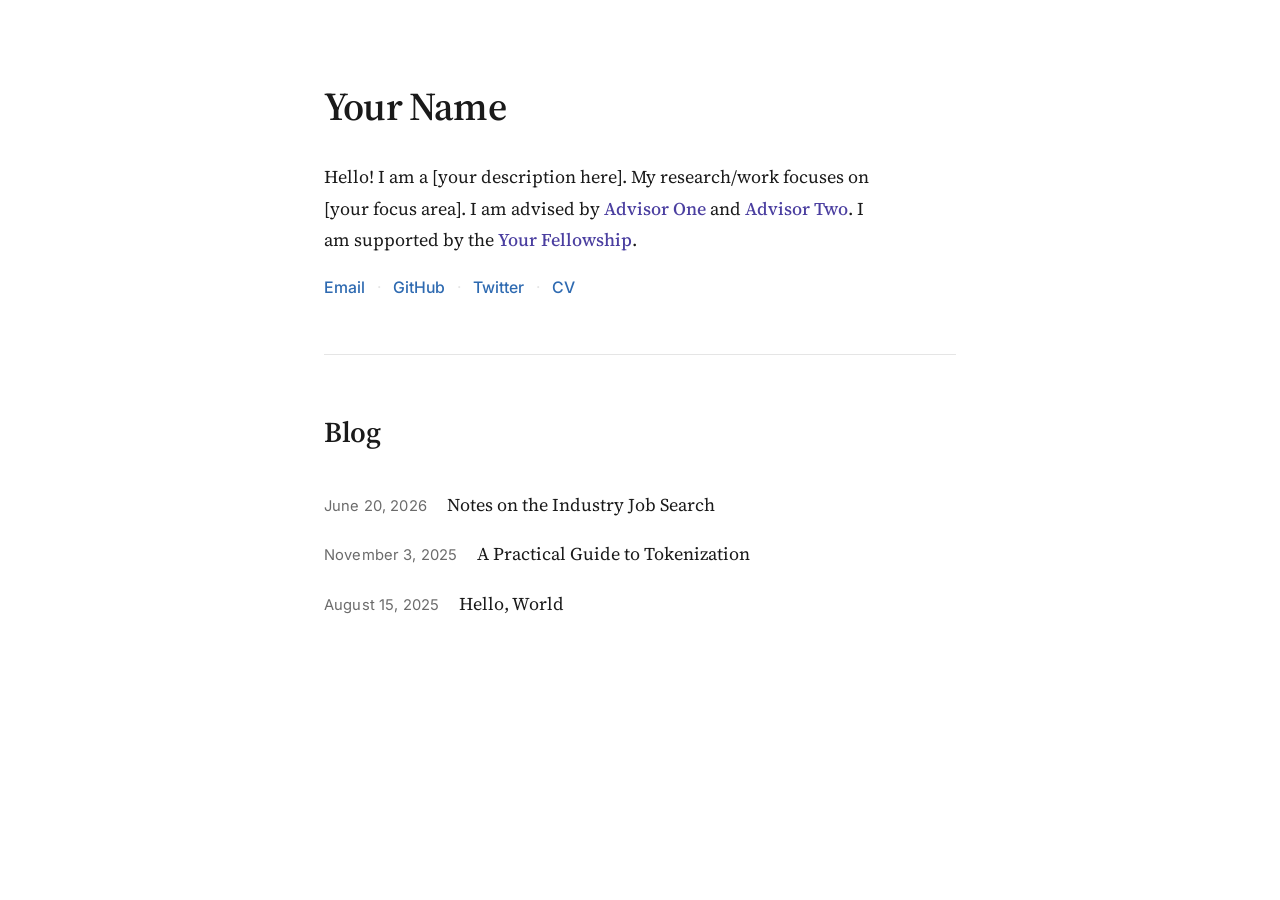
==== index.html @ 249ac807 "Initial commit: add blog structure with README, styles, scripts, and example posts" ====
<!DOCTYPE html>
<html lang="en">
<head>
  <meta charset="UTF-8" />
  <meta name="viewport" content="width=device-width, initial-scale=1.0" />
  <title>Your Name</title>
  <link rel="stylesheet" href="assets/style.css" />
</head>
<body>

  <main class="container">

    <!-- BIO SECTION -->
    <section class="bio">
      <h1 class="name">Your Name</h1>
      <p class="bio-text">
        Hello! I am a [your description here]. My research/work focuses on
        [your focus area]. I am advised by
        <a href="#">Advisor One</a> and <a href="#">Advisor Two</a>.
        I am supported by the <a href="#" class="highlight">Your Fellowship</a>.
      </p>
      <div class="links">
        <a href="mailto:you@example.com">Email</a>
        <span class="sep">·</span>
        <a href="https://github.com/yourhandle" target="_blank">GitHub</a>
        <span class="sep">·</span>
        <a href="https://twitter.com/yourhandle" target="_blank">Twitter</a>
        <span class="sep">·</span>
        <a href="assets/cv.pdf" target="_blank">CV</a>
      </div>
    </section>

    <hr class="divider" />

    <!-- BLOG SECTION -->
    <section class="blog">
      <h2 class="section-title">Blog</h2>
      <ul class="post-list" id="post-list">
        <!-- Populated by blog-data.js -->
      </ul>
    </section>

  </main>

  <script src="blog-data.js"></script>
  <script src="assets/blog.js"></script>
  <script>
    const list = document.getElementById('post-list');
    const sorted = sortPosts(POSTS);

    if (sorted.length === 0) {
      const li = document.createElement('li');
      li.className = 'post-empty';
      li.textContent = 'No posts yet.';
      list.appendChild(li);
    } else {
      sorted.forEach(post => {
        const li = document.createElement('li');
        li.className = 'post-item';
        li.innerHTML = `
          <span class="post-date">${formatDate(post.date)}</span>
          <a class="post-title" href="post.html?id=${encodeURIComponent(post.id)}">${post.title}</a>
        `;
        list.appendChild(li);
      });
    }
  </script>
</body>
</html>
---- assets/style.css ----
/* ================================================
   FONTS
   ================================================ */
@import url('https://fonts.googleapis.com/css2?family=Source+Serif+4:ital,opsz,wght@0,8..60,300;0,8..60,400;0,8..60,600;1,8..60,400&family=Inter:wght@400;500&display=swap');

/* ================================================
   TOKENS
   ================================================ */
:root {
  --bg:        #ffffff;
  --text:      #1a1a1a;
  --muted:     #6b6b6b;
  --accent:    #4b3fa0;       /* indigo-purple, like the reference */
  --accent2:   #2e6ab1;       /* secondary link blue */
  --border:    #e5e5e5;
  --max-w:     680px;
  --toc-w:     200px;
  --font-serif: 'Source Serif 4', Georgia, serif;
  --font-sans:  'Inter', system-ui, sans-serif;
}

/* ================================================
   RESET
   ================================================ */
*, *::before, *::after { box-sizing: border-box; margin: 0; padding: 0; }
html { font-size: 18px; scroll-behavior: smooth; }
body {
  background: var(--bg);
  color: var(--text);
  font-family: var(--font-serif);
  line-height: 1.75;
  -webkit-font-smoothing: antialiased;
}

a { color: var(--accent); text-decoration: none; }
a:hover { text-decoration: underline; }

/* ================================================
   HOME PAGE — CONTAINER
   ================================================ */
.container {
  max-width: var(--max-w);
  margin: 0 auto;
  padding: 72px 24px 120px;
}

/* ================================================
   BIO
   ================================================ */
.name {
  font-family: var(--font-serif);
  font-weight: 600;
  font-size: 2.2rem;
  letter-spacing: -0.02em;
  margin-bottom: 20px;
  color: var(--text);
}

.bio-text {
  font-size: 1rem;
  color: var(--text);
  max-width: 62ch;
  margin-bottom: 18px;
}

.bio-text a {
  color: var(--accent);
  font-weight: 500;
}

.highlight {
  font-weight: 600;
  color: var(--accent) !important;
}

.links {
  font-family: var(--font-sans);
  font-size: 0.88rem;
  color: var(--muted);
  margin-top: 4px;
}

.links a {
  color: var(--accent2);
  font-weight: 500;
}

.links a:hover { text-decoration: underline; }

.sep {
  margin: 0 8px;
  color: var(--border);
}

/* ================================================
   DIVIDER
   ================================================ */
.divider {
  border: none;
  border-top: 1px solid var(--border);
  margin: 52px 0;
}

/* ================================================
   BLOG LIST
   ================================================ */
.section-title {
  font-family: var(--font-serif);
  font-weight: 600;
  font-size: 1.6rem;
  margin-bottom: 32px;
  letter-spacing: -0.01em;
}

.post-list {
  list-style: none;
  display: flex;
  flex-direction: column;
  gap: 18px;
}

.post-item {
  display: flex;
  align-items: baseline;
  gap: 20px;
}

.post-date {
  font-family: var(--font-sans);
  font-size: 0.82rem;
  color: var(--muted);
  white-space: nowrap;
  flex-shrink: 0;
  letter-spacing: 0.01em;
}

.post-title {
  font-family: var(--font-serif);
  font-size: 1rem;
  color: var(--text);
  font-weight: 400;
}

.post-title:hover {
  color: var(--accent);
  text-decoration: none;
}

.post-empty {
  font-family: var(--font-sans);
  font-size: 0.9rem;
  color: var(--muted);
}

/* ================================================
   POST PAGE LAYOUT
   ================================================ */
.post-layout {
  display: flex;
  min-height: 100vh;
  max-width: 1060px;
  margin: 0 auto;
  padding: 0 24px;
}

.post-layout.no-toc {
  max-width: var(--max-w);
}

/* ================================================
   TOC SIDEBAR
   ================================================ */
.toc-sidebar {
  width: var(--toc-w);
  flex-shrink: 0;
  padding-top: 120px;
  padding-right: 40px;
  position: sticky;
  top: 0;
  height: 100vh;
  overflow-y: auto;
  align-self: flex-start;
}

.toc-label {
  font-family: var(--font-sans);
  font-size: 0.7rem;
  font-weight: 500;
  letter-spacing: 0.1em;
  color: var(--muted);
  margin-bottom: 12px;
  text-transform: uppercase;
}

.toc-link {
  display: block;
  font-family: var(--font-sans);
  font-size: 0.8rem;
  color: var(--muted);
  padding: 3px 0;
  line-height: 1.4;
  transition: color 0.15s;
}

.toc-link:hover,
.toc-link.active {
  color: var(--accent);
  text-decoration: none;
}

.toc-link.active {
  font-weight: 500;
}

.toc-sub {
  padding-left: 12px;
}

/* ================================================
   POST BODY
   ================================================ */
.post-body {
  flex: 1;
  max-width: var(--max-w);
  padding: 72px 0 120px;
}

.back-link {
  display: inline-block;
  font-family: var(--font-sans);
  font-size: 0.85rem;
  color: var(--muted);
  margin-bottom: 36px;
  transition: color 0.15s;
}

.back-link:hover {
  color: var(--accent);
  text-decoration: none;
}

.post-header {
  margin-bottom: 48px;
}

.post-meta {
  font-family: var(--font-sans);
  font-size: 0.82rem;
  color: var(--muted);
  margin-bottom: 10px;
  letter-spacing: 0.01em;
}

.post-header .post-title {
  font-family: var(--font-serif);
  font-weight: 600;
  font-size: 2rem;
  letter-spacing: -0.02em;
  line-height: 1.25;
  color: var(--text);
}

.post-not-found {
  font-family: var(--font-sans);
  font-size: 0.95rem;
  color: var(--muted);
  margin-top: 12px;
}

/* ================================================
   POST CONTENT (rendered markdown)
   ================================================ */
.post-content h2 {
  font-family: var(--font-serif);
  font-weight: 600;
  font-size: 1.35rem;
  margin: 48px 0 16px;
  letter-spacing: -0.01em;
  color: var(--text);
  scroll-margin-top: 24px;
}

.post-content h3 {
  font-family: var(--font-serif);
  font-weight: 600;
  font-size: 1.1rem;
  margin: 32px 0 12px;
  color: var(--text);
  scroll-margin-top: 24px;
}

.post-content p {
  margin-bottom: 20px;
  font-size: 1rem;
  max-width: 68ch;
}

.post-content ul,
.post-content ol {
  padding-left: 22px;
  margin-bottom: 20px;
}

.post-content li {
  margin-bottom: 6px;
}

.post-content a {
  color: var(--accent);
  text-decoration: underline;
  text-underline-offset: 2px;
}

.post-content strong {
  font-weight: 600;
}

.post-content em {
  font-style: italic;
}

.post-content code {
  font-family: 'JetBrains Mono', 'Fira Code', monospace;
  font-size: 0.84em;
  background: #f4f4f6;
  padding: 2px 5px;
  border-radius: 3px;
  color: #333;
}

.post-content pre {
  background: #f4f4f6;
  border-radius: 6px;
  padding: 20px;
  overflow-x: auto;
  margin-bottom: 24px;
}

.post-content pre code {
  background: none;
  padding: 0;
  font-size: 0.82rem;
}

.post-content blockquote {
  border-left: 3px solid var(--accent);
  padding-left: 20px;
  color: var(--muted);
  margin: 24px 0;
  font-style: italic;
}

.post-content hr {
  border: none;
  border-top: 1px solid var(--border);
  margin: 40px 0;
}

/* ================================================
   RESPONSIVE
   ================================================ */
@media (max-width: 720px) {
  .toc-sidebar { display: none; }
  .post-body { padding: 40px 0 80px; }
  .post-layout { padding: 0 20px; }
  .name { font-size: 1.75rem; }
  .post-header .post-title { font-size: 1.5rem; }
  .post-item {
    flex-direction: column;
    gap: 4px;
  }
}
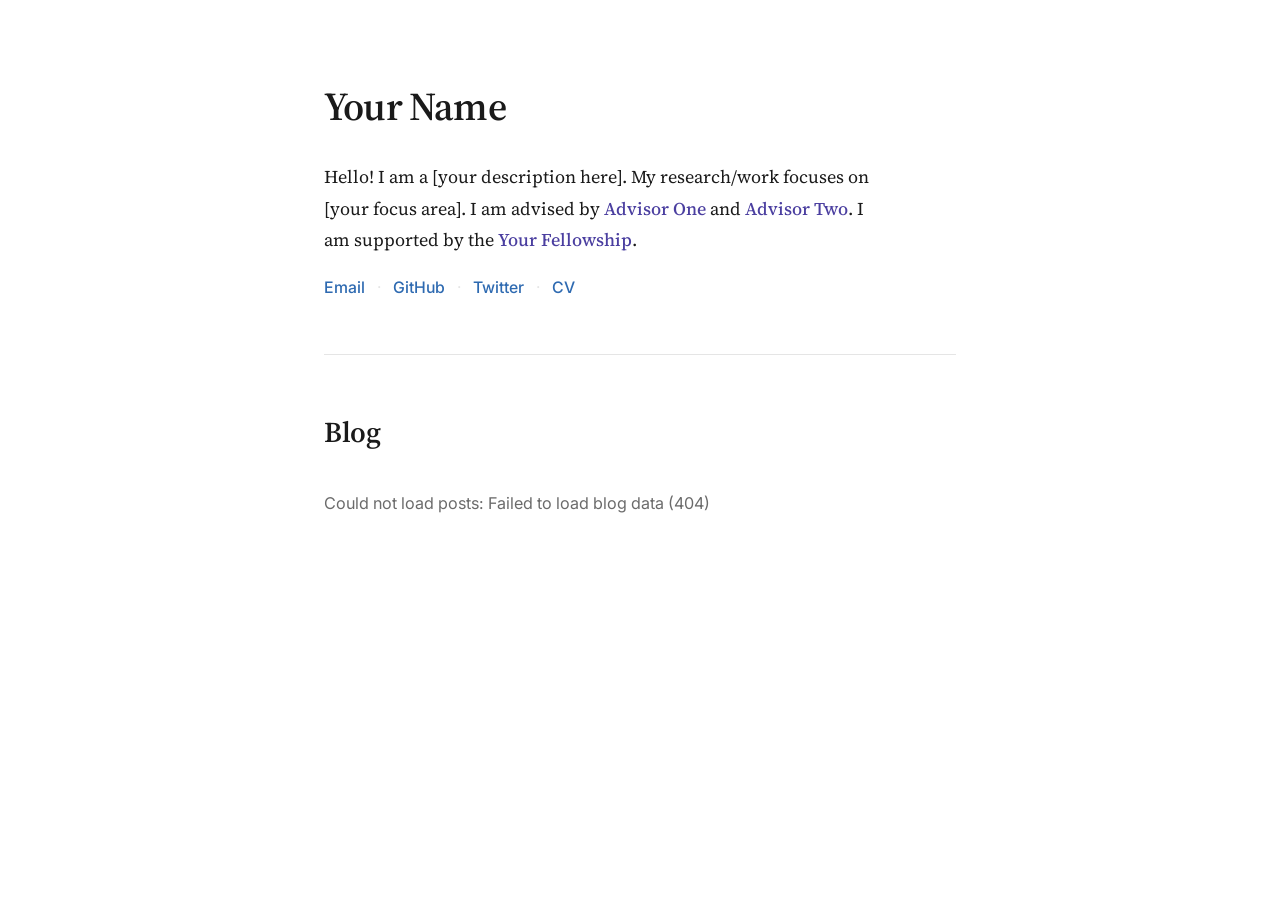
==== commit 7ce55473: "fff" ====
--- a/index.html
+++ b/index.html
@@ -42,28 +42,37 @@
 
   </main>
 
-  <script src="blog-data.js"></script>
+  <script src="assets/load-posts.js"></script>
   <script src="assets/blog.js"></script>
   <script>
     const list = document.getElementById('post-list');
-    const sorted = sortPosts(POSTS);
 
-    if (sorted.length === 0) {
-      const li = document.createElement('li');
-      li.className = 'post-empty';
-      li.textContent = 'No posts yet.';
-      list.appendChild(li);
-    } else {
-      sorted.forEach(post => {
+    function renderPosts() {
+      const sorted = sortPosts(POSTS);
+
+      if (sorted.length === 0) {
         const li = document.createElement('li');
-        li.className = 'post-item';
-        li.innerHTML = `
-          <span class="post-date">${formatDate(post.date)}</span>
-          <a class="post-title" href="post.html?id=${encodeURIComponent(post.id)}">${post.title}</a>
-        `;
+        li.className = 'post-empty';
+        li.textContent = 'No posts yet.';
         list.appendChild(li);
+      } else {
+        sorted.forEach(post => {
+          const li = document.createElement('li');
+          li.className = 'post-item';
+          li.innerHTML = `
+            <span class="post-date">${formatDate(post.date)}</span>
+            <a class="post-title" href="post.html?id=${encodeURIComponent(post.id)}">${post.title}</a>
+          `;
+          list.appendChild(li);
+        });
+      }
+    }
+
+    fetchBlogPosts()
+      .then(renderPosts)
+      .catch(err => {
+        list.innerHTML = `<li class="post-empty">Could not load posts: ${err.message}</li>`;
       });
-    }
   </script>
 </body>
 </html>
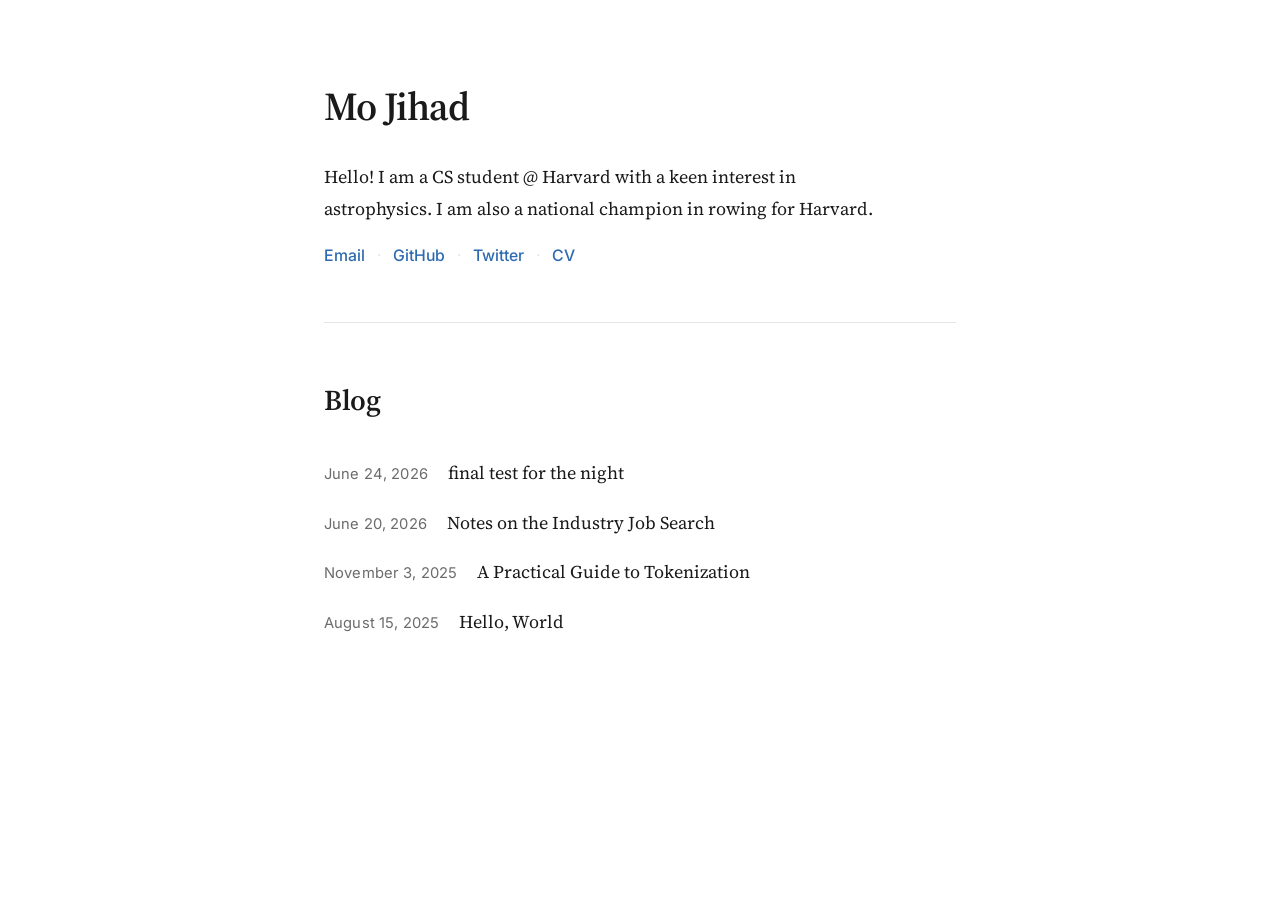
==== commit 3347d819: "Update homepage name and bio text" ====
--- a/index.html
+++ b/index.html
@@ -3,7 +3,7 @@
 <head>
   <meta charset="UTF-8" />
   <meta name="viewport" content="width=device-width, initial-scale=1.0" />
-  <title>Your Name</title>
+  <title>Mo Jihad</title>
   <link rel="stylesheet" href="assets/style.css" />
 </head>
 <body>
@@ -12,12 +12,10 @@
 
     <!-- BIO SECTION -->
     <section class="bio">
-      <h1 class="name">Your Name</h1>
+      <h1 class="name">Mo Jihad</h1>
       <p class="bio-text">
-        Hello! I am a [your description here]. My research/work focuses on
-        [your focus area]. I am advised by
-        <a href="#">Advisor One</a> and <a href="#">Advisor Two</a>.
-        I am supported by the <a href="#" class="highlight">Your Fellowship</a>.
+        Hello! I am a CS student @ Harvard with a keen interest in astrophysics.
+        I am also a national champion in rowing for Harvard.
       </p>
       <div class="links">
         <a href="mailto:you@example.com">Email</a>
